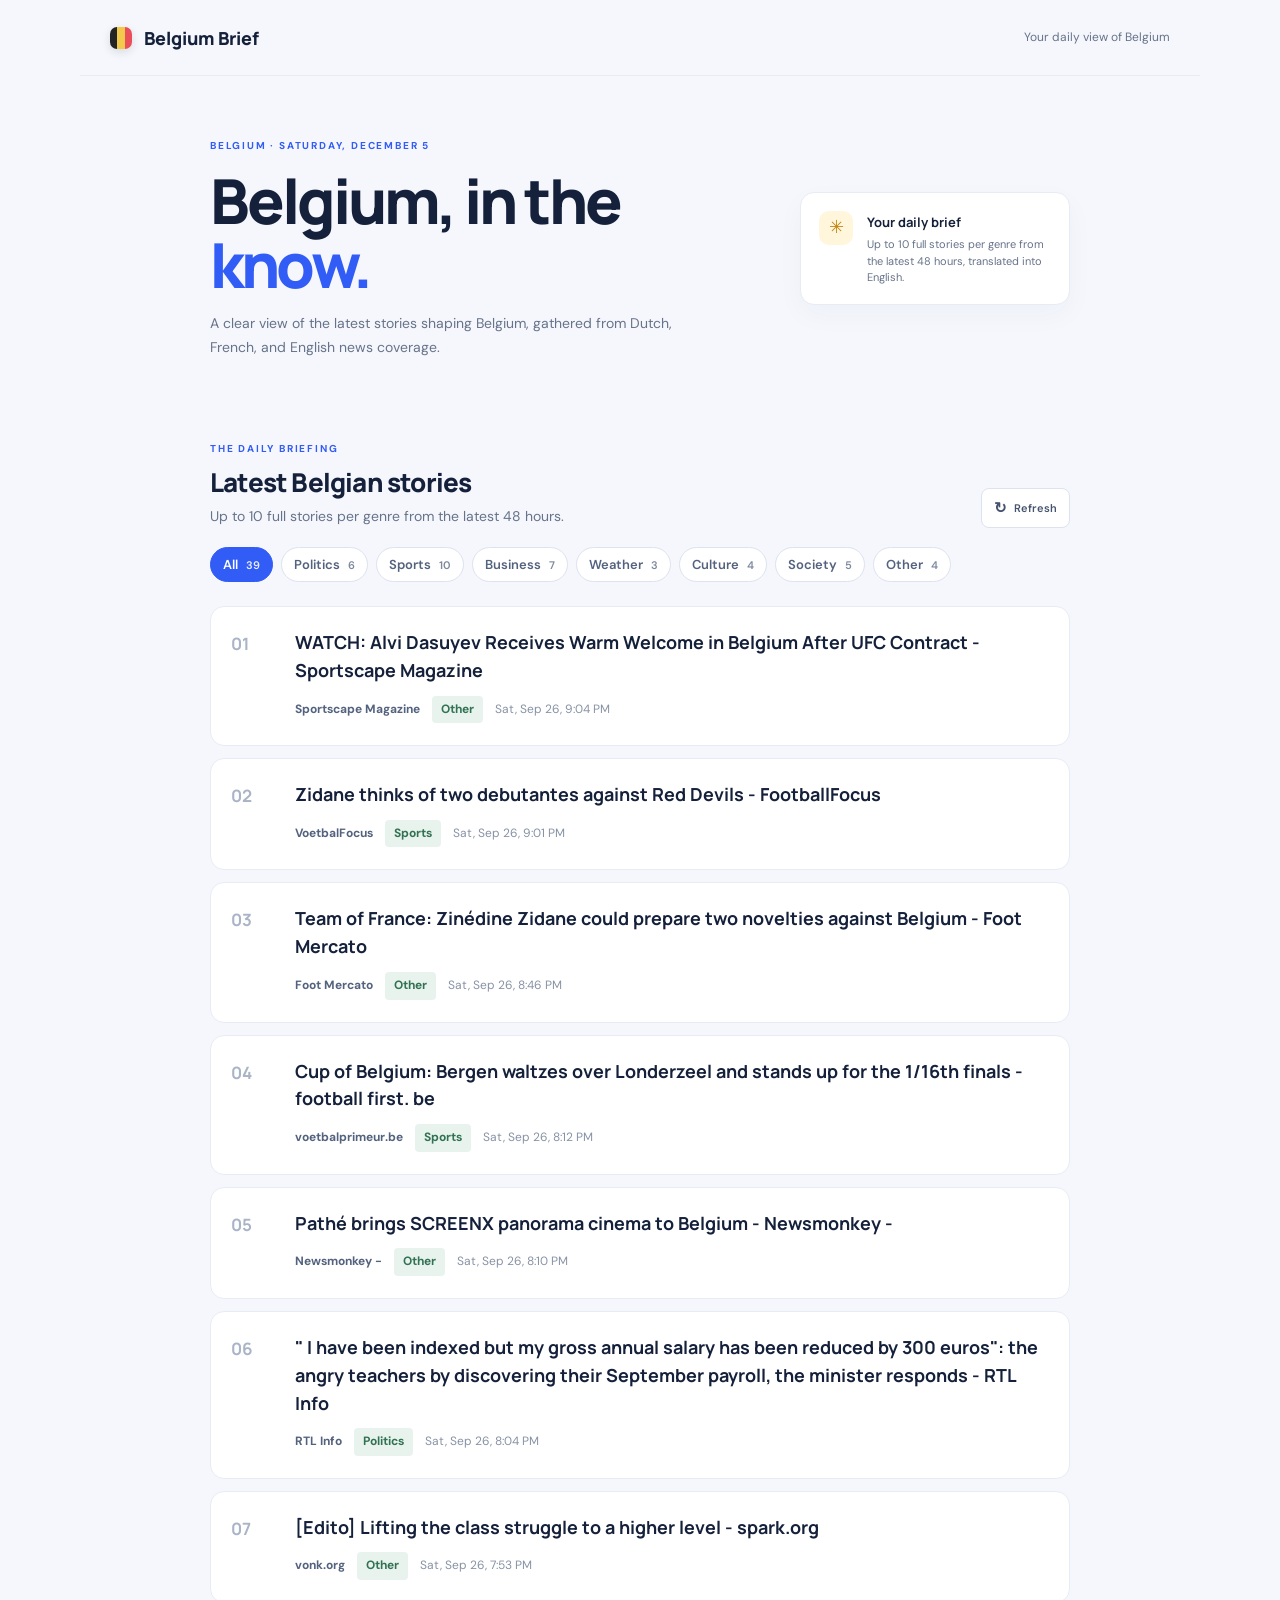
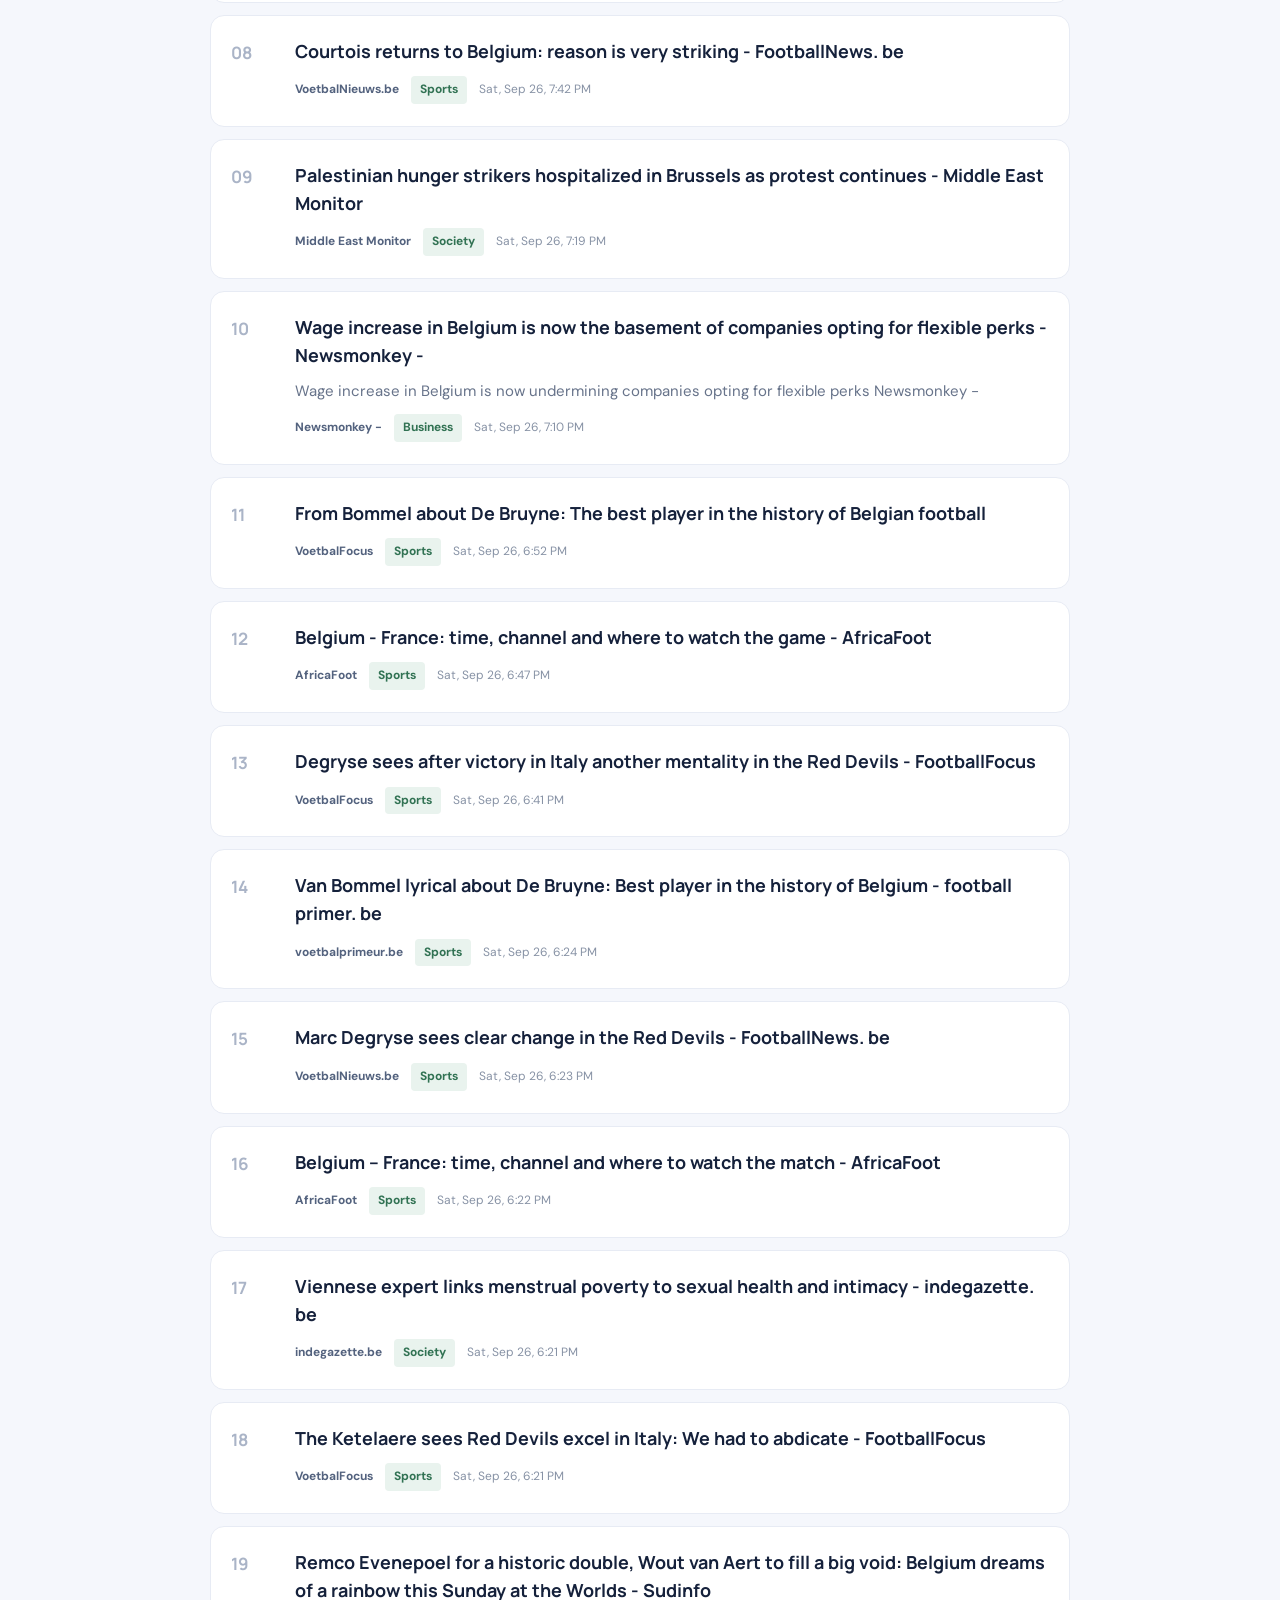
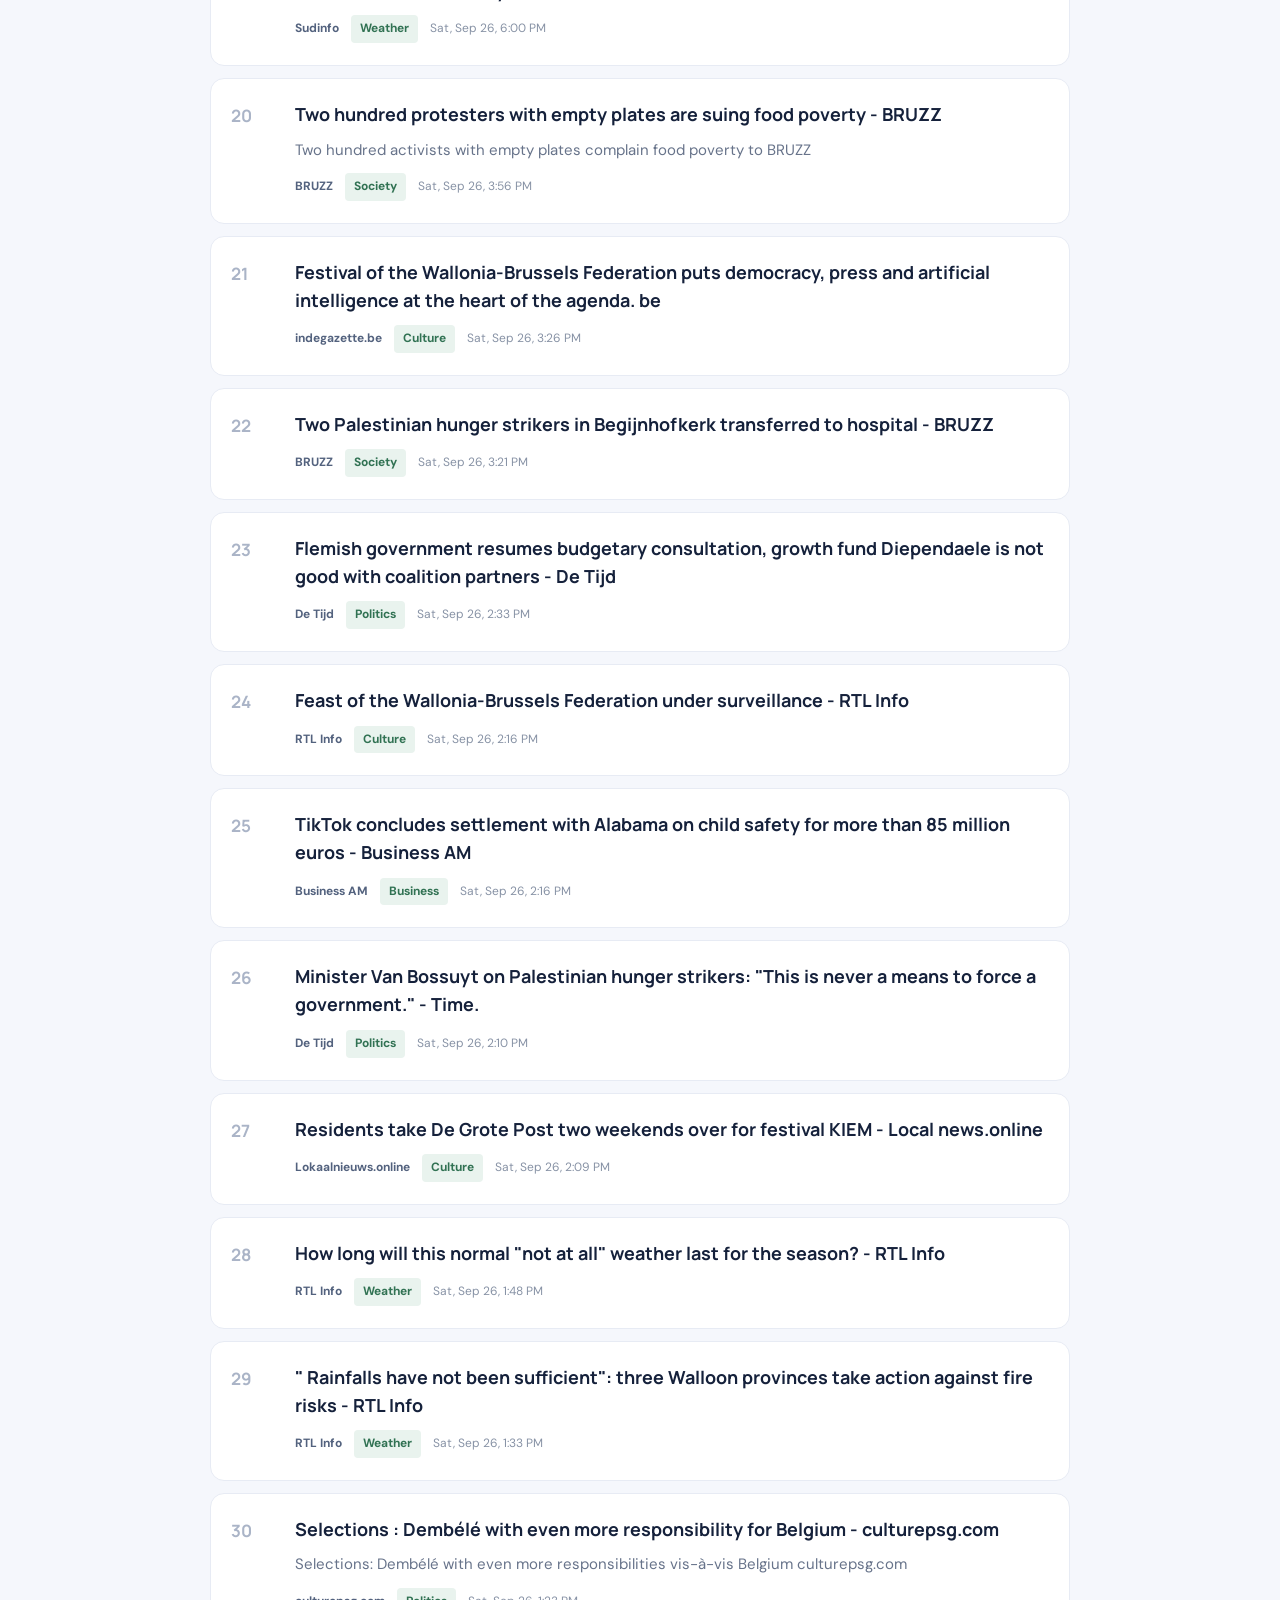
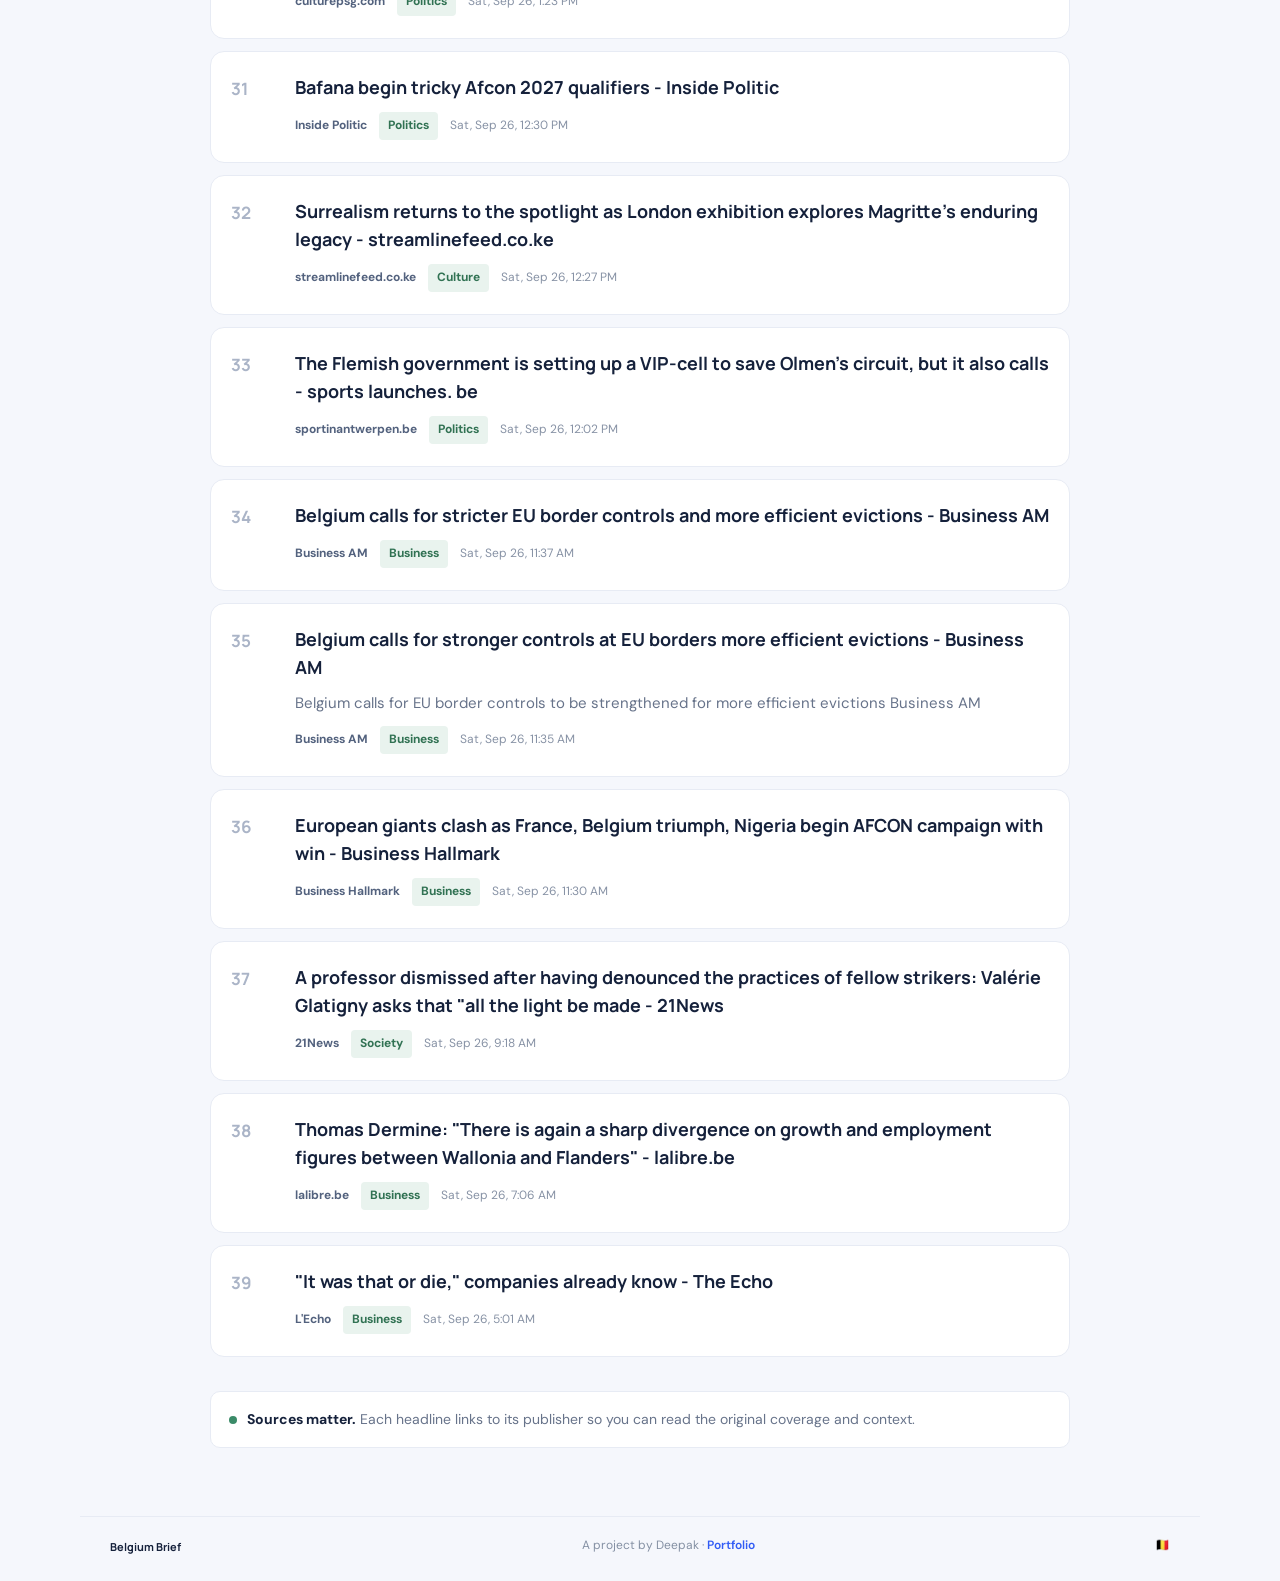
==== index.html @ e84840f4 "Add files via upload" ====
<!doctype html>
<html lang="en">
<head>
  <meta charset="utf-8">
  <meta name="viewport" content="width=device-width, initial-scale=1">
  <meta name="theme-color" content="#f5f7fc">
  <title>Belgium Brief — Today’s news, in context</title>
  <meta name="description" content="A clear English-language view of the latest news from Belgium.">
  <meta property="og:type" content="website">
  <meta property="og:site_name" content="Belgium Brief">
  <meta property="og:title" content="Belgium Brief — Belgium news in English">
  <meta property="og:description" content="A clear English-language view of the latest news from Belgium.">
  <meta property="og:image" content="https://YOUR-GITHUB-USERNAME.github.io/YOUR-REPOSITORY/og-image.png">
  <meta property="og:image:secure_url" content="https://YOUR-GITHUB-USERNAME.github.io/YOUR-REPOSITORY/og-image.png">
  <meta property="og:image:width" content="1730">
  <meta property="og:image:height" content="909">
  <meta property="og:image:alt" content="Belgium Brief — Belgium, in the know.">
  <meta name="twitter:card" content="summary_large_image">
  <meta name="twitter:title" content="Belgium Brief — Belgium news in English">
  <meta name="twitter:description" content="A clear English-language view of the latest news from Belgium.">
  <meta name="twitter:image" content="https://YOUR-GITHUB-USERNAME.github.io/YOUR-REPOSITORY/og-image.png">
  <link rel="stylesheet" href="styles.css">
</head>
<body>
  <header class="topbar">
    <a class="brand" href="./" aria-label="Belgium Brief home"><span class="flag" aria-hidden="true"></span> Belgium Brief</a>
    <span class="edition">Your daily view of Belgium</span>
  </header>
  <main>
    <section class="welcome">
      <div class="welcome-copy">
        <p class="eyebrow">BELGIUM · <span id="today-date">TODAY</span></p>
        <h1>Belgium, in the<br><span>know.</span></h1>
        <p class="intro">A clear view of the latest stories shaping Belgium, gathered from Dutch, French, and English news coverage.</p>
      </div>
      <aside class="brief-card"><span class="brief-icon">✳</span><div><strong>Your daily brief</strong><p>Up to 10 full stories per genre from the latest 48 hours, translated into English.</p></div></aside>
    </section>

    <section class="news-section" aria-labelledby="news-title">
      <div class="news-heading">
        <div><p class="eyebrow">THE DAILY BRIEFING</p><h2 id="news-title">Latest Belgian stories</h2><p class="section-intro">Up to 10 full stories per genre from the latest 48 hours.</p></div>
        <button id="refresh-button" class="refresh-button" type="button"><span aria-hidden="true">↻</span> Refresh</button>
      </div>
      <p class="feed-status" id="feed-status" aria-live="polite">Loading today’s stories…</p>
      <nav class="genre-filters" id="genre-filters" aria-label="Filter stories by genre" hidden></nav>
      <ol class="story-list" id="story-list"></ol>
    </section>
    <section class="source-note"><span class="source-dot"></span><p><strong>Sources matter.</strong> Each headline links to its publisher so you can read the original coverage and context.</p></section>
  </main>
  <footer><span class="footer-brand">Belgium Brief</span><span class="footer-credit">A project by Deepak · <a href="https://deepakmainframe.github.io/portfolio/" target="_blank" rel="noopener noreferrer">Portfolio</a></span><span class="footer-flag">🇧🇪</span></footer>
  <script src="app.js"></script>
</body>
</html>
---- styles.css ----
@import url('https://fonts.googleapis.com/css2?family=DM+Sans:wght@400;500;600;700&family=Manrope:wght@400;500;600;700;800&display=swap');
:root{--ink:#15213b;--muted:#67738a;--blue:#315cf5;--blue-dark:#2448d8;--paper:#f5f7fc;--line:#e7ebf4;--white:#fff;--red:#e94e5a;--yellow:#f2c94c;--lilac:#eef0ff;--green:#3a8b68}*{box-sizing:border-box}body{margin:0;background:var(--paper);color:var(--ink);font-family:'DM Sans',sans-serif}.topbar{height:76px;max-width:1120px;margin:auto;padding:0 30px;display:flex;align-items:center;justify-content:space-between;border-bottom:1px solid var(--line)}.brand{font:800 18px Manrope,sans-serif;color:var(--ink);text-decoration:none;display:flex;align-items:center;gap:12px}.flag{width:22px;height:22px;border-radius:7px;background:linear-gradient(90deg,#242424 0 33%,var(--yellow) 33% 66%,var(--red) 66%);box-shadow:0 3px 8px #15213b20}.edition{font-size:12px;color:var(--muted)}main{max-width:920px;margin:auto;padding:50px 30px 68px}.welcome{display:flex;align-items:center;justify-content:space-between;gap:30px;padding:12px 0 30px}.eyebrow{font-size:10px;font-weight:700;letter-spacing:1.8px;color:var(--blue);margin:0 0 14px}.welcome h1{font:800 clamp(44px,6vw,62px)/1.04 Manrope,sans-serif;letter-spacing:-3px;margin:0;color:var(--ink)}.welcome h1 span{color:var(--blue)}.intro{max-width:510px;margin:15px 0 0;color:var(--muted);line-height:1.7;font-size:14px}.brief-card{display:flex;gap:14px;align-items:flex-start;max-width:270px;padding:18px;background:var(--white);border:1px solid var(--line);border-radius:14px;box-shadow:0 10px 28px #263c7509}.brief-icon{width:34px;height:34px;display:grid;place-items:center;flex:0 0 34px;background:#fff6dc;color:#c28512;border-radius:10px;font-size:18px}.brief-card strong{display:block;margin:2px 0 5px;font:700 13px Manrope,sans-serif}.brief-card p{font-size:11px;line-height:1.5;color:var(--muted);margin:0}.ask-section{padding:18px 20px 15px;background:#edf0ff;border:1px solid #e0e5ff;border-radius:16px}.ask-heading{display:flex;align-items:center;gap:10px;margin:0 0 13px}.ask-mark{width:28px;height:28px;display:grid;place-items:center;border-radius:8px;background:#fff;color:var(--blue)}.ask-heading h2{font:700 14px Manrope,sans-serif;margin:0}.ask-heading p{font-size:11px;color:var(--muted);margin:3px 0 0}.ask-box{display:flex;gap:10px;padding:6px;background:var(--white);border:1px solid #e0e5f1;border-radius:11px;box-shadow:0 4px 12px #263c7508}.ask-box:focus-within{border-color:#a8b8ff;box-shadow:0 0 0 3px #315cf514}.ask-box input{width:100%;min-width:0;border:0;outline:0;background:transparent;padding:8px 10px;color:var(--ink);font:14px 'DM Sans',sans-serif}.ask-box input::placeholder{color:#929db0}.ask-box button{border:0;border-radius:8px;background:var(--blue);color:white;min-height:38px;padding:0 14px;font:700 12px 'DM Sans',sans-serif;white-space:nowrap;cursor:pointer}.ask-box button:hover{background:var(--blue-dark)}.ask-box button span{padding-left:8px}.assistant-note{margin:10px 3px 0;font-size:12px;color:#405073;line-height:1.55}.news-section{margin-top:46px}.news-heading{display:flex;align-items:end;justify-content:space-between;margin-bottom:16px}.news-heading .eyebrow{margin-bottom:7px}.news-heading h2{font:800 26px Manrope,sans-serif;letter-spacing:-.8px;margin:0}.section-intro{font-size:12px;color:var(--muted);margin:5px 0 0}.refresh-button{border:1px solid #dce2ef;border-radius:8px;background:var(--white);color:#45536e;padding:9px 12px;font:600 11px 'DM Sans',sans-serif;cursor:pointer}.refresh-button:hover{border-color:#b9c7fb;color:var(--blue)}.refresh-button span{font-size:15px;vertical-align:-1px;margin-right:4px}.feed-status{font-size:11px;color:#7a879b;margin:12px 0}.story-list{list-style:none;margin:0;padding:0;border-top:1px solid var(--line)}.story{display:grid;grid-template-columns:44px minmax(0,1fr) auto;gap:14px;align-items:start;padding:17px 8px 17px 4px;border-bottom:1px solid var(--line)}.story-number{font:700 14px Manrope,sans-serif;color:#aab4c7;padding-top:2px}.story-copy{min-width:0}.story-title{font:700 14px/1.5 Manrope,sans-serif;color:var(--ink);text-decoration:none}.story-title:hover{color:var(--blue);text-decoration:underline;text-underline-offset:3px}.story-meta{display:flex;flex-wrap:wrap;gap:7px 10px;align-items:center;margin-top:6px;color:#8792a5;font-size:10px}.story-source{font-weight:700;color:#53627e}.language-tag{padding:3px 6px;background:#edf0ff;border-radius:4px;color:#5465aa;font-weight:600}.story-time{white-space:nowrap}.ranking-note{font-size:10px;line-height:1.6;color:#929daf;margin:13px 0 0}.empty-state{padding:28px 18px;text-align:center;border:1px dashed #d6deed;border-radius:12px;background:#fafbfe;color:var(--muted);font-size:13px;line-height:1.6}.source-note{display:flex;align-items:center;gap:10px;margin-top:30px;padding:13px 15px;background:#fff;border:1px solid var(--line);border-radius:10px}.source-dot{width:8px;height:8px;flex:0 0 8px;background:var(--green);border-radius:50%}.source-note p{margin:0;color:var(--muted);font-size:11px;line-height:1.55}.source-note strong{color:var(--ink)}footer{max-width:1120px;margin:0 auto;padding:19px 30px 25px;border-top:1px solid var(--line);display:flex;justify-content:space-between;align-items:center;color:#8490a3;font-size:10px}.footer-brand{color:var(--ink);font:700 11px Manrope,sans-serif}.sr-only{position:absolute;width:1px;height:1px;padding:0;margin:-1px;overflow:hidden;clip:rect(0,0,0,0);white-space:nowrap;border:0}@media(max-width:650px){.topbar{height:64px;padding:0 18px}.brand{font-size:16px}.edition{font-size:10px;text-align:right}main{padding:38px 18px 48px}.welcome{display:block;padding:10px 0 22px}.welcome h1{font-size:clamp(42px,11vw,56px);letter-spacing:-2.4px}.intro{margin-top:12px;font-size:14px}.brief-card{max-width:none;margin-top:18px;padding:14px}.ask-section{padding:15px;border-radius:14px}.ask-box{gap:6px}.ask-box input{font-size:16px;padding-left:8px}.ask-box button{min-height:44px;padding:0 13px}.news-section{margin-top:36px}.news-heading h2{font-size:23px}.section-intro{max-width:250px;line-height:1.5}.refresh-button{padding:8px 10px}.story{grid-template-columns:30px minmax(0,1fr);gap:10px;padding:15px 3px}.story-number{font-size:12px}.story-title{font-size:14px;line-height:1.5}.story-meta{gap:6px 8px}.story-time{white-space:normal}.ranking-note{font-size:11px}footer{padding:17px 18px;gap:10px;font-size:10px}footer span:nth-child(2){max-width:155px;text-align:center}}@media(max-width:370px){.topbar{padding:0 14px}.edition{max-width:125px}main{padding:32px 14px 40px}.welcome h1{font-size:40px}.news-heading h2{font-size:21px}.story{grid-template-columns:24px minmax(0,1fr);gap:8px}.story-title{font-size:13px}footer{flex-wrap:wrap;justify-content:center;text-align:center}footer span:nth-child(2){max-width:100%}}@media(prefers-reduced-motion:reduce){*,*::before,*::after{scroll-behavior:auto!important;transition-duration:.01ms!important}}
/* Show an original-language headline when an English translation is attached. */
.original-title{font-size:11px;line-height:1.5;color:#7e899c;margin:5px 0 0}
/* English summary text, when generated, remains comfortable on phones too. */
.story-summary{font-size:12px;line-height:1.6;color:#67738a;margin:6px 0 0}

/* Keep long feed excerpts inside the mobile and desktop story column. */
.story-copy,.story-title,.story-summary{min-width:0;overflow-wrap:anywhere;word-break:break-word}


.category-tag{padding:3px 7px;background:#e9f3ee;border-radius:4px;color:#317253;font-weight:700}

.assistant-note{font-size:14px}
.search-response-title{margin:12px 0 8px;font-weight:700;color:var(--ink)}
.search-results{display:grid;gap:8px;list-style:none;margin:0;padding:0}
.search-result{padding:12px 14px;background:#fff;border:1px solid #e0e5f1;border-radius:10px}
.search-result-title{font:700 15px/1.45 Manrope,sans-serif;color:var(--ink);text-decoration:none}
.search-result-title-text{font:700 18px/1.45 Manrope,sans-serif;color:var(--ink);margin:0}
.search-result-title:hover{color:var(--blue);text-decoration:underline;text-underline-offset:3px}
.search-result-excerpt{margin:6px 0;color:var(--muted);font-size:13px;line-height:1.55}
.search-result-source{margin:6px 0 0;color:#53627e;font-size:12px}
.search-result-source a{color:#3156a3}
.search-article{margin:12px 0}
.search-article summary{color:var(--blue);font-weight:700;cursor:pointer}
.search-article-body{margin-top:10px;color:var(--ink);font-size:14px;line-height:1.7}
.search-article-body p{margin:0 0 1em}
.search-original-link{display:inline-block;color:#3156a3;font-size:13px;font-weight:600;overflow-wrap:anywhere}
.search-scope{margin:9px 0 0;color:var(--muted);font-size:12px}


/* Larger, calmer type for reading without thumbnail images. */
body{font-size:16px;line-height:1.65}
.intro,.section-intro,.feed-status,.ranking-note,.source-note p{font-size:14px;line-height:1.65}
.ask-heading p{font-size:13px}
.ask-box input{font-size:16px}
.news-section{margin-top:52px}
.story-list{border-top:0}
.story{grid-template-columns:48px minmax(0,1fr);gap:16px;padding:22px 20px;margin:12px 0;background:var(--white);border:1px solid var(--line);border-radius:14px}
.story-number{font-size:17px;padding-top:3px}
.story-title{display:inline-block;font-size:18px;line-height:1.55}
.story-summary{font-size:15px;line-height:1.7;margin-top:8px}
.story-meta{font-size:12px;gap:8px 12px;margin-top:10px}
.category-tag{font-size:12px;padding:4px 9px}
.source-note{margin-top:34px;padding:16px 18px}
footer{font-size:12px}
@media(max-width:650px){
  .intro,.section-intro,.feed-status,.ranking-note,.source-note p{font-size:14px}
  .story{grid-template-columns:28px minmax(0,1fr);gap:10px;padding:17px 13px;margin:10px 0}
  .story-number{font-size:15px}
  .story-title{font-size:16px;line-height:1.55}
  .story-summary{font-size:14px;line-height:1.65}
  .story-meta{font-size:12px}
  .category-tag{font-size:11px;padding:4px 8px}
}
.genre-filters{display:flex;gap:8px;overflow-x:auto;padding:3px 0 12px;margin:2px 0 8px;scrollbar-width:thin}
.genre-filter{display:inline-flex;align-items:center;gap:8px;flex:0 0 auto;border:1px solid #dce2ef;border-radius:999px;background:#fff;color:#53627e;padding:8px 12px;font:600 13px 'DM Sans',sans-serif;cursor:pointer;transition:background .15s,border-color .15s,color .15s}
.genre-filter:hover{border-color:#b9c7fb;color:var(--blue)}
.genre-filter.is-active{border-color:var(--blue);background:var(--blue);color:#fff}
.genre-count{font-size:11px;opacity:.75}
.genre-filter.is-active .genre-count{opacity:.9}
.footer-credit a{color:var(--blue);font-weight:600;text-decoration:none}
.footer-credit a:hover{text-decoration:underline;text-underline-offset:3px}
.footer-credit a:focus-visible{outline:2px solid var(--blue);outline-offset:3px;border-radius:2px}
@media(max-width:650px){.genre-filters{gap:7px;margin-right:-2px}.genre-filter{padding:8px 11px;font-size:13px}}
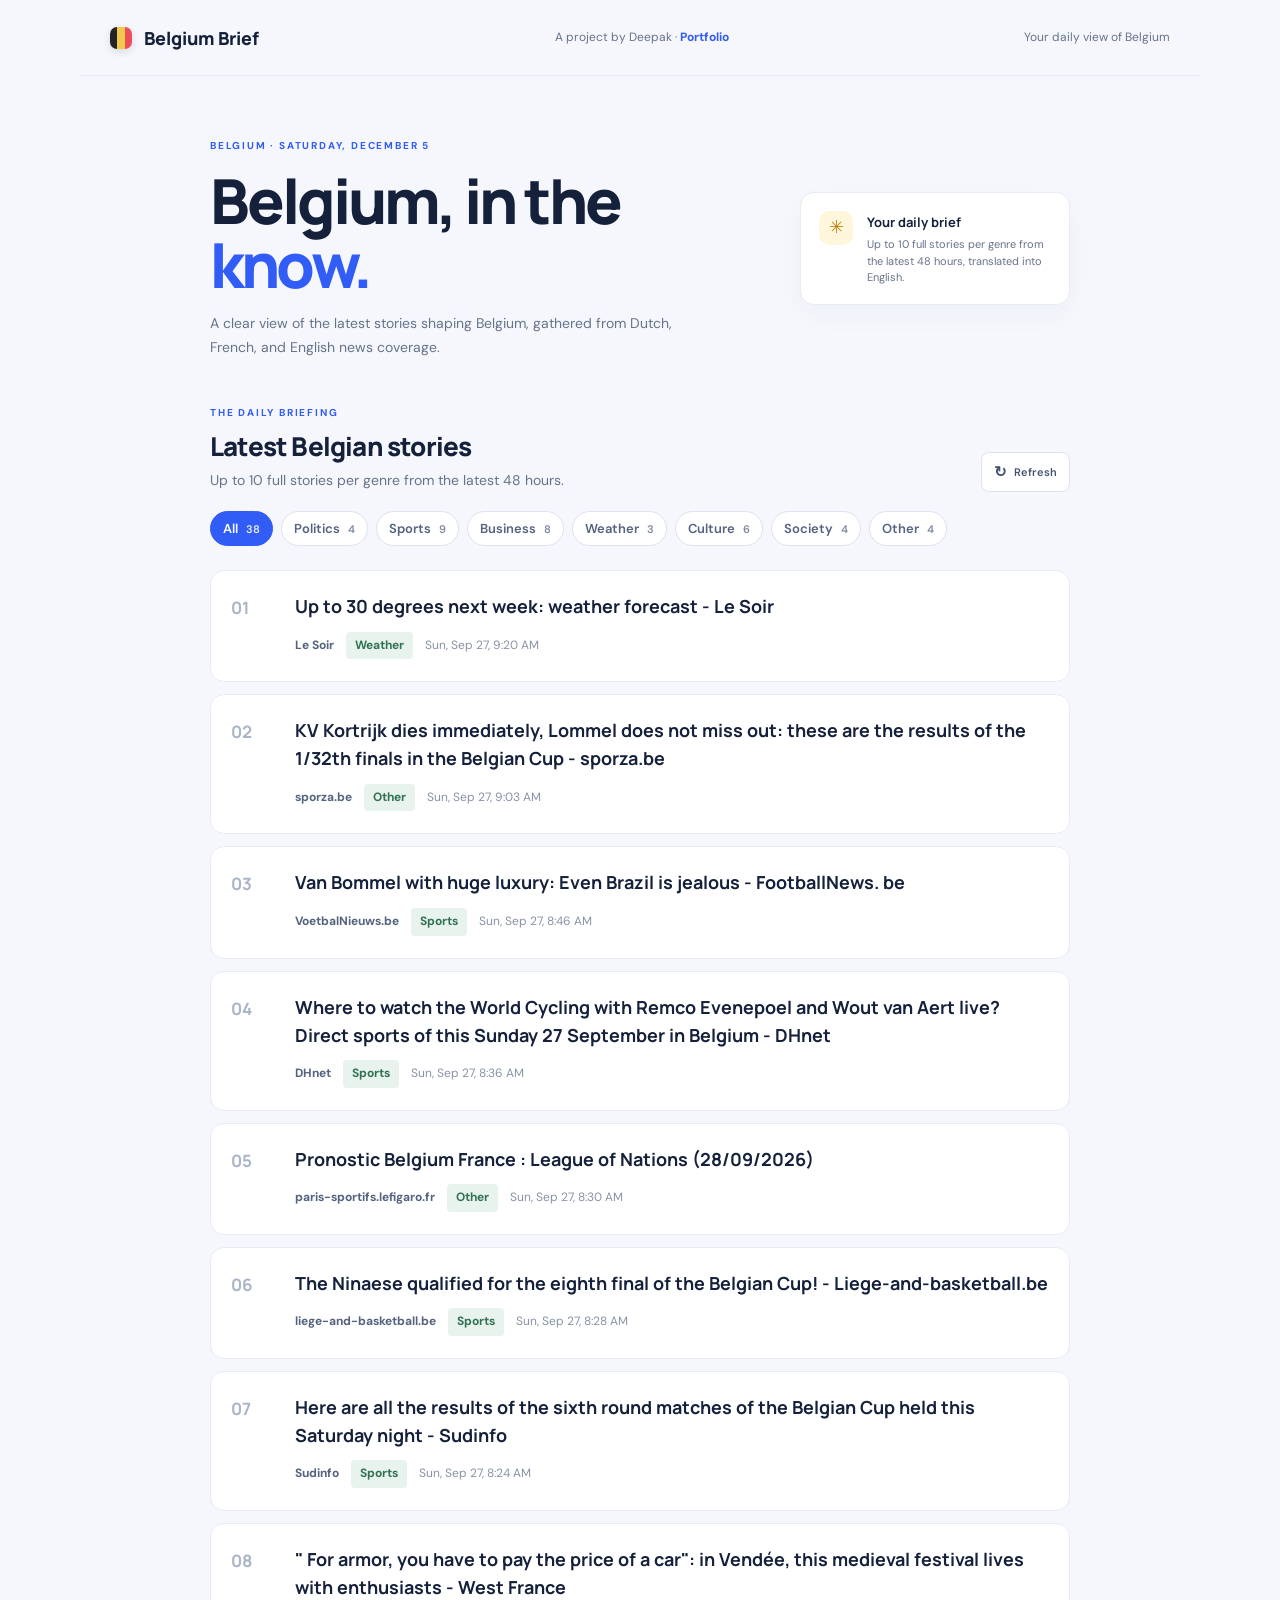
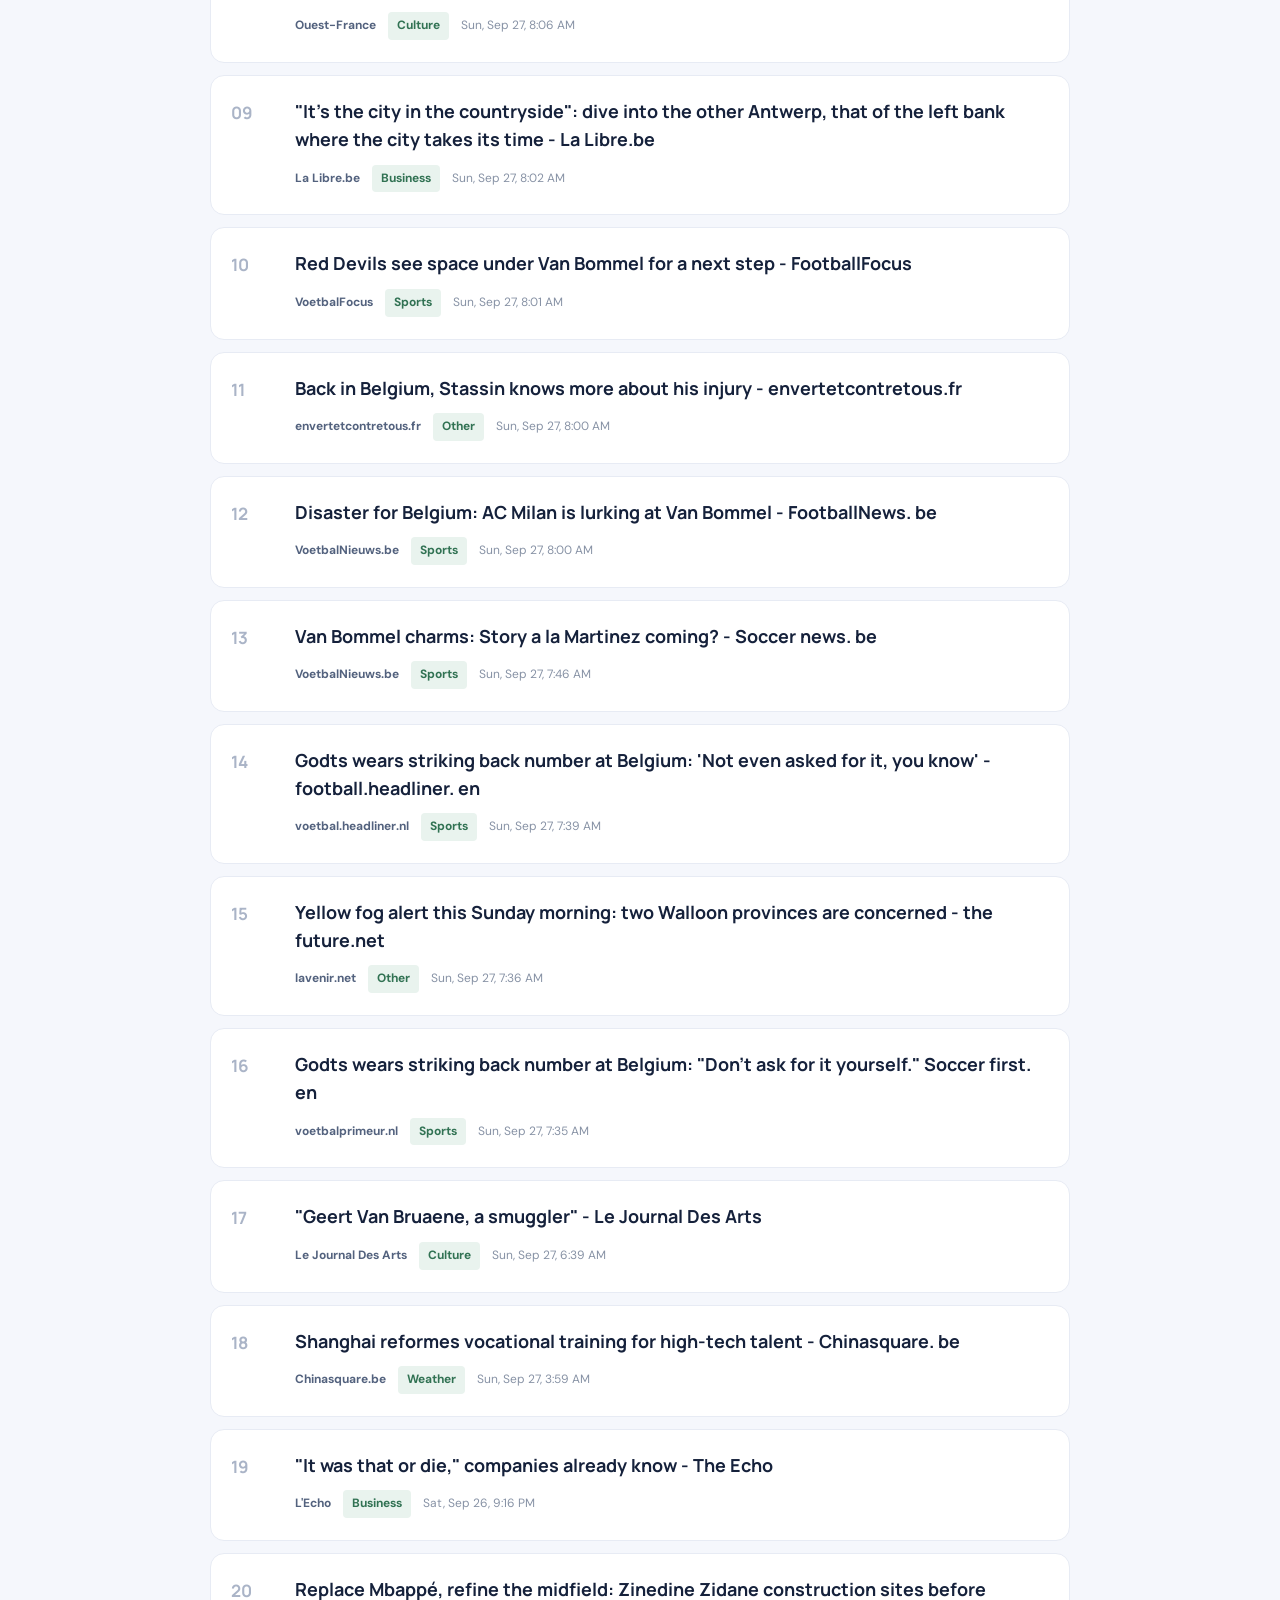
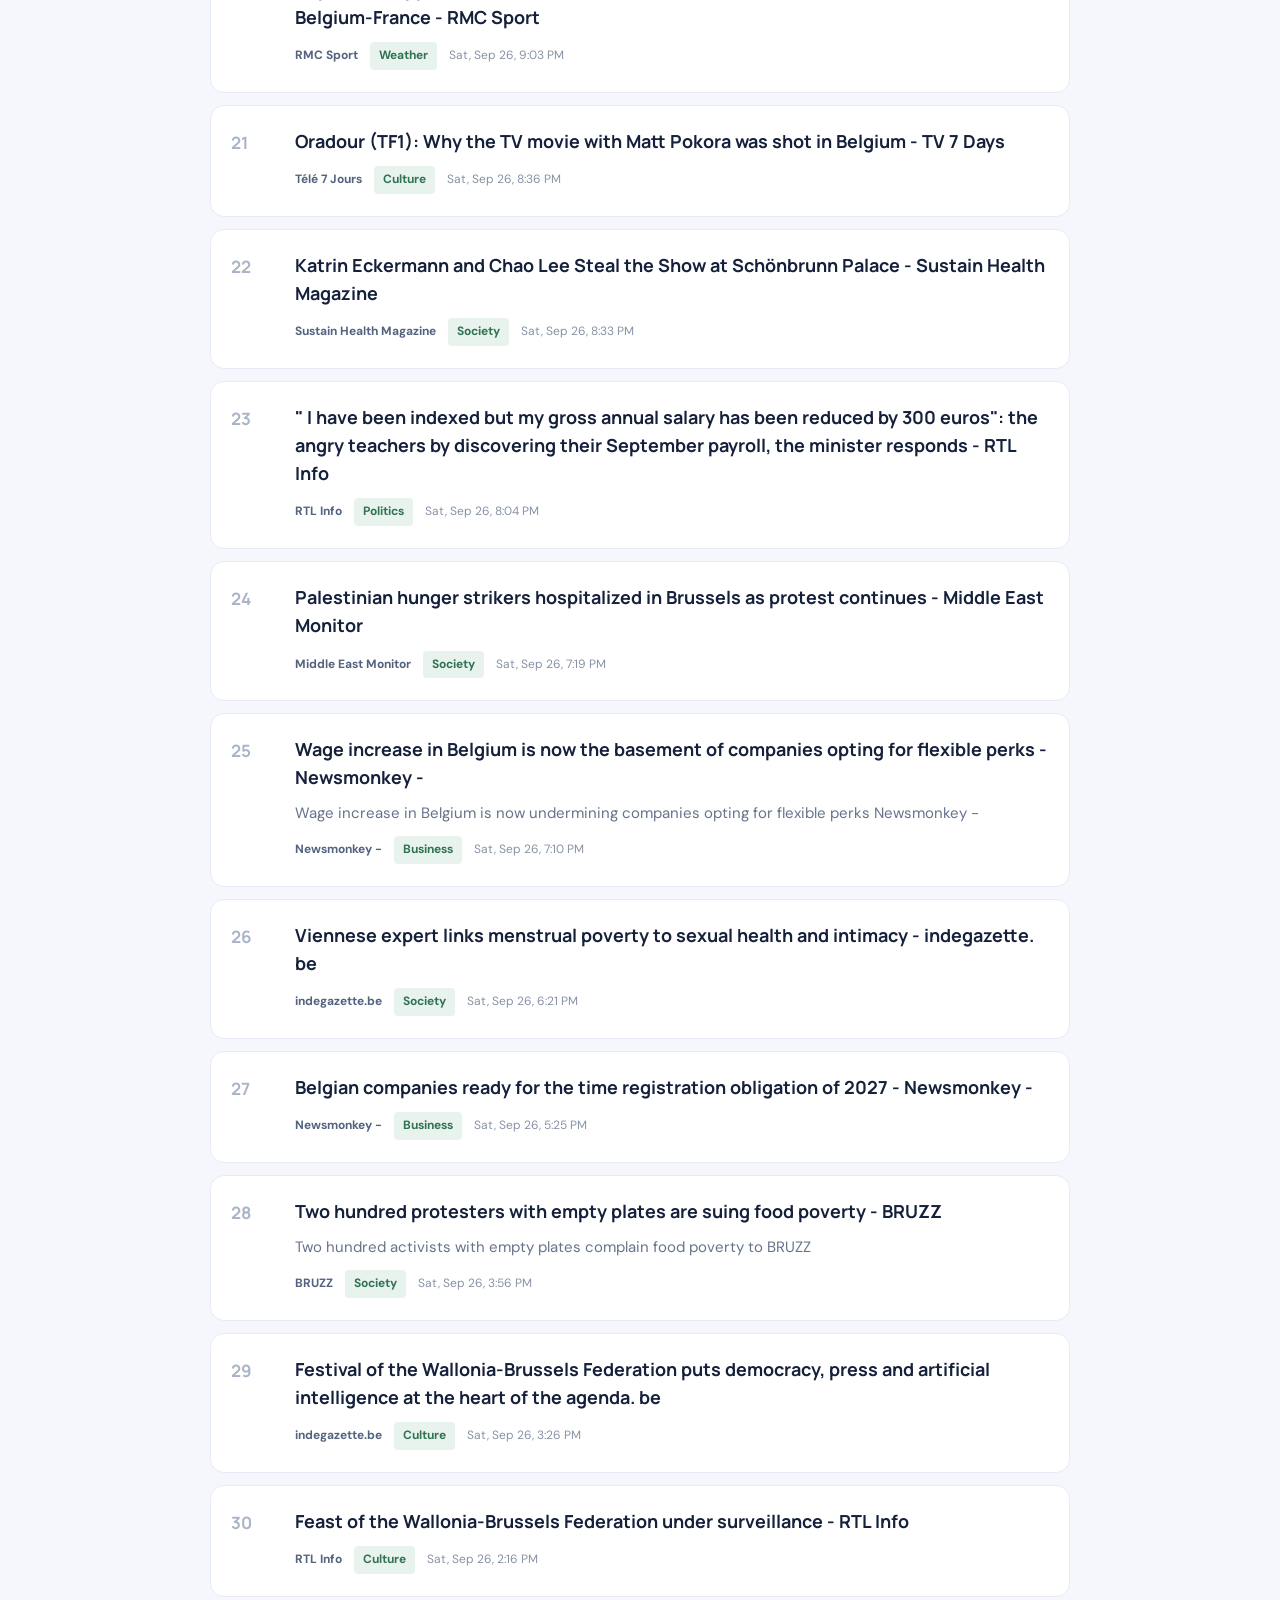
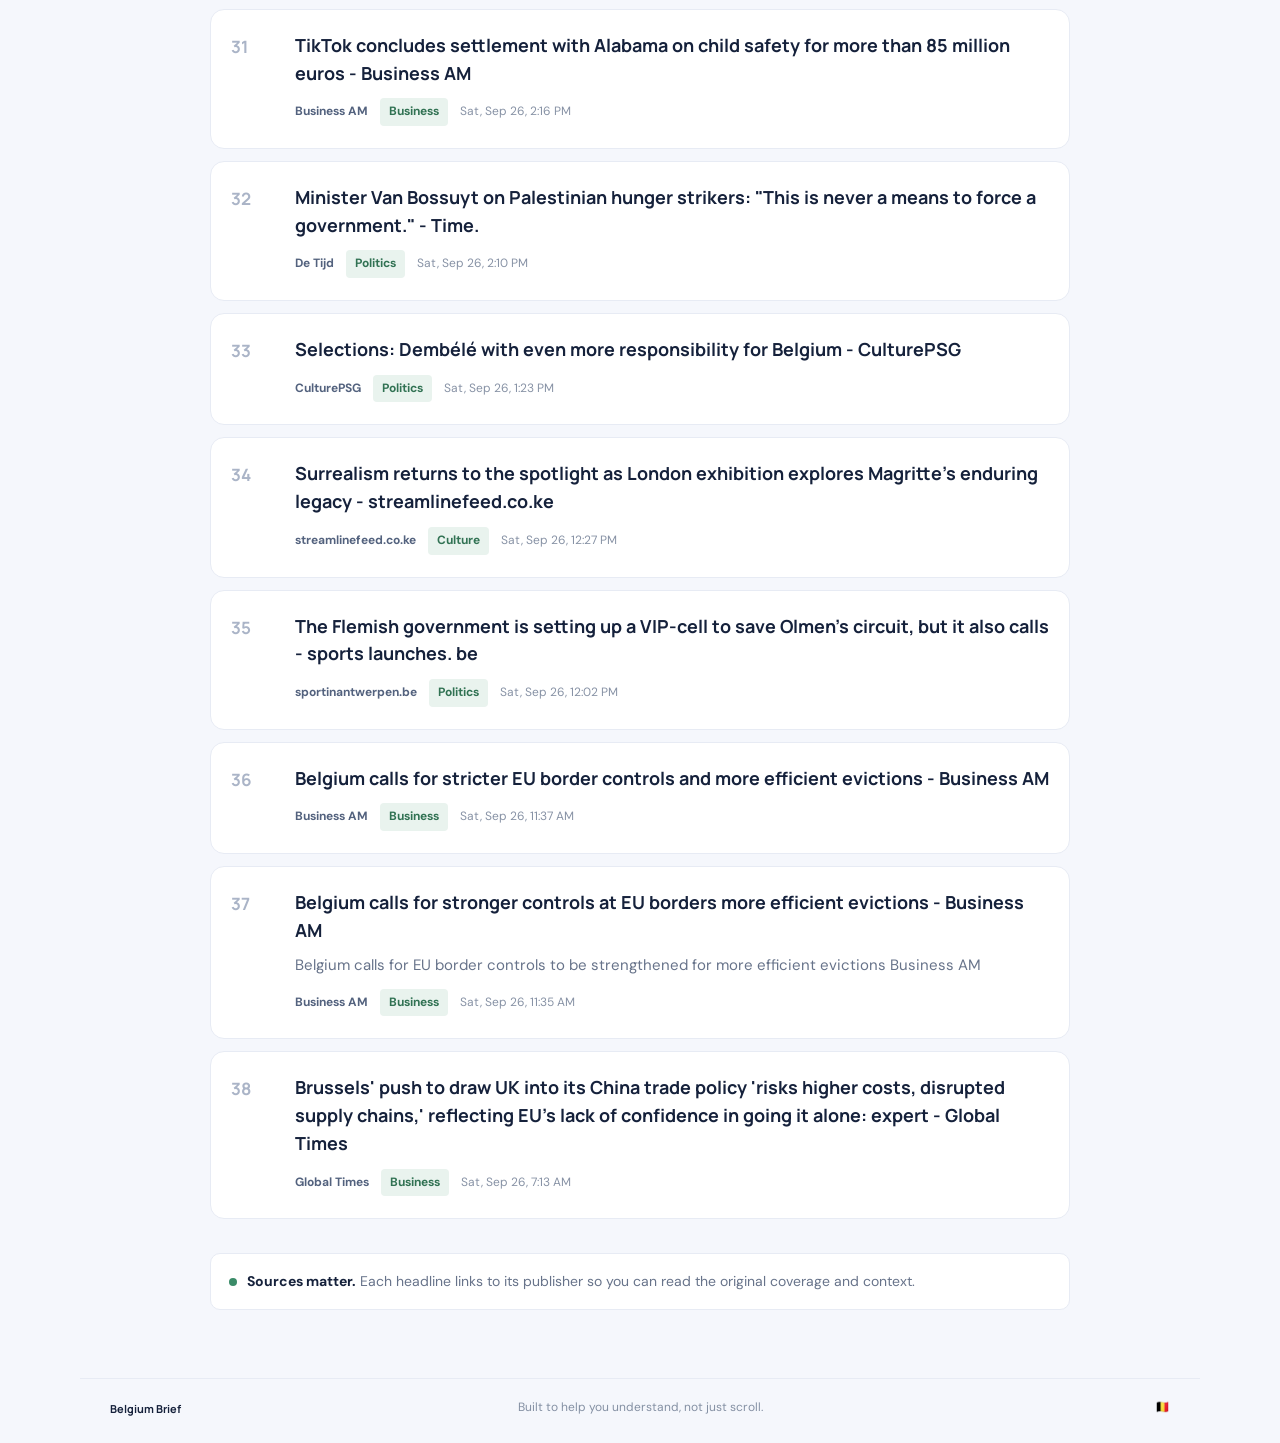
==== commit 4b3c73a1: "Add files via upload" ====
--- a/index.html
+++ b/index.html
@@ -7,24 +7,25 @@
   <title>Belgium Brief — Today’s news, in context</title>
   <meta name="description" content="A clear English-language view of the latest news from Belgium.">
   <meta property="og:type" content="website">
-  <meta property="og:site_name" content="Belgium Brief">
+  <meta property="og:site_name" content="Belgium Brief">
+  <meta property="og:url" content="https://deepakmainframe.github.io/belgium-brief/">
   <meta property="og:title" content="Belgium Brief — Belgium news in English">
   <meta property="og:description" content="A clear English-language view of the latest news from Belgium.">
-  <meta property="og:image" content="https://YOUR-GITHUB-USERNAME.github.io/YOUR-REPOSITORY/og-image.png">
-  <meta property="og:image:secure_url" content="https://YOUR-GITHUB-USERNAME.github.io/YOUR-REPOSITORY/og-image.png">
+  <meta property="og:image" content="https://deepakmainframe.github.io/belgium-brief/og-image.png">
+  <meta property="og:image:secure_url" content="https://deepakmainframe.github.io/belgium-brief/og-image.png">
   <meta property="og:image:width" content="1730">
   <meta property="og:image:height" content="909">
   <meta property="og:image:alt" content="Belgium Brief — Belgium, in the know.">
   <meta name="twitter:card" content="summary_large_image">
   <meta name="twitter:title" content="Belgium Brief — Belgium news in English">
   <meta name="twitter:description" content="A clear English-language view of the latest news from Belgium.">
-  <meta name="twitter:image" content="https://YOUR-GITHUB-USERNAME.github.io/YOUR-REPOSITORY/og-image.png">
+  <meta name="twitter:image" content="https://deepakmainframe.github.io/belgium-brief/og-image.png">
   <link rel="stylesheet" href="styles.css">
 </head>
 <body>
   <header class="topbar">
     <a class="brand" href="./" aria-label="Belgium Brief home"><span class="flag" aria-hidden="true"></span> Belgium Brief</a>
-    <span class="edition">Your daily view of Belgium</span>
+    <span class="header-credit">A project by Deepak · <a href="https://deepakmainframe.github.io/portfolio/" target="_blank" rel="noopener noreferrer">Portfolio</a></span><span class="edition">Your daily view of Belgium</span>
   </header>
   <main>
     <section class="welcome">
@@ -47,10 +48,11 @@
     </section>
     <section class="source-note"><span class="source-dot"></span><p><strong>Sources matter.</strong> Each headline links to its publisher so you can read the original coverage and context.</p></section>
   </main>
-  <footer><span class="footer-brand">Belgium Brief</span><span class="footer-credit">A project by Deepak · <a href="https://deepakmainframe.github.io/portfolio/" target="_blank" rel="noopener noreferrer">Portfolio</a></span><span class="footer-flag">🇧🇪</span></footer>
+  <footer><span class="footer-brand">Belgium Brief</span><span class="footer-tagline">Built to help you understand, not just scroll.</span><span class="footer-flag">🇧🇪</span></footer>
   <script src="app.js"></script>
 </body>
 </html>
 
 
 
+
--- a/styles.css
+++ b/styles.css
@@ -1,5 +1,5 @@
 @import url('https://fonts.googleapis.com/css2?family=DM+Sans:wght@400;500;600;700&family=Manrope:wght@400;500;600;700;800&display=swap');
-:root{--ink:#15213b;--muted:#67738a;--blue:#315cf5;--blue-dark:#2448d8;--paper:#f5f7fc;--line:#e7ebf4;--white:#fff;--red:#e94e5a;--yellow:#f2c94c;--lilac:#eef0ff;--green:#3a8b68}*{box-sizing:border-box}body{margin:0;background:var(--paper);color:var(--ink);font-family:'DM Sans',sans-serif}.topbar{height:76px;max-width:1120px;margin:auto;padding:0 30px;display:flex;align-items:center;justify-content:space-between;border-bottom:1px solid var(--line)}.brand{font:800 18px Manrope,sans-serif;color:var(--ink);text-decoration:none;display:flex;align-items:center;gap:12px}.flag{width:22px;height:22px;border-radius:7px;background:linear-gradient(90deg,#242424 0 33%,var(--yellow) 33% 66%,var(--red) 66%);box-shadow:0 3px 8px #15213b20}.edition{font-size:12px;color:var(--muted)}main{max-width:920px;margin:auto;padding:50px 30px 68px}.welcome{display:flex;align-items:center;justify-content:space-between;gap:30px;padding:12px 0 30px}.eyebrow{font-size:10px;font-weight:700;letter-spacing:1.8px;color:var(--blue);margin:0 0 14px}.welcome h1{font:800 clamp(44px,6vw,62px)/1.04 Manrope,sans-serif;letter-spacing:-3px;margin:0;color:var(--ink)}.welcome h1 span{color:var(--blue)}.intro{max-width:510px;margin:15px 0 0;color:var(--muted);line-height:1.7;font-size:14px}.brief-card{display:flex;gap:14px;align-items:flex-start;max-width:270px;padding:18px;background:var(--white);border:1px solid var(--line);border-radius:14px;box-shadow:0 10px 28px #263c7509}.brief-icon{width:34px;height:34px;display:grid;place-items:center;flex:0 0 34px;background:#fff6dc;color:#c28512;border-radius:10px;font-size:18px}.brief-card strong{display:block;margin:2px 0 5px;font:700 13px Manrope,sans-serif}.brief-card p{font-size:11px;line-height:1.5;color:var(--muted);margin:0}.ask-section{padding:18px 20px 15px;background:#edf0ff;border:1px solid #e0e5ff;border-radius:16px}.ask-heading{display:flex;align-items:center;gap:10px;margin:0 0 13px}.ask-mark{width:28px;height:28px;display:grid;place-items:center;border-radius:8px;background:#fff;color:var(--blue)}.ask-heading h2{font:700 14px Manrope,sans-serif;margin:0}.ask-heading p{font-size:11px;color:var(--muted);margin:3px 0 0}.ask-box{display:flex;gap:10px;padding:6px;background:var(--white);border:1px solid #e0e5f1;border-radius:11px;box-shadow:0 4px 12px #263c7508}.ask-box:focus-within{border-color:#a8b8ff;box-shadow:0 0 0 3px #315cf514}.ask-box input{width:100%;min-width:0;border:0;outline:0;background:transparent;padding:8px 10px;color:var(--ink);font:14px 'DM Sans',sans-serif}.ask-box input::placeholder{color:#929db0}.ask-box button{border:0;border-radius:8px;background:var(--blue);color:white;min-height:38px;padding:0 14px;font:700 12px 'DM Sans',sans-serif;white-space:nowrap;cursor:pointer}.ask-box button:hover{background:var(--blue-dark)}.ask-box button span{padding-left:8px}.assistant-note{margin:10px 3px 0;font-size:12px;color:#405073;line-height:1.55}.news-section{margin-top:46px}.news-heading{display:flex;align-items:end;justify-content:space-between;margin-bottom:16px}.news-heading .eyebrow{margin-bottom:7px}.news-heading h2{font:800 26px Manrope,sans-serif;letter-spacing:-.8px;margin:0}.section-intro{font-size:12px;color:var(--muted);margin:5px 0 0}.refresh-button{border:1px solid #dce2ef;border-radius:8px;background:var(--white);color:#45536e;padding:9px 12px;font:600 11px 'DM Sans',sans-serif;cursor:pointer}.refresh-button:hover{border-color:#b9c7fb;color:var(--blue)}.refresh-button span{font-size:15px;vertical-align:-1px;margin-right:4px}.feed-status{font-size:11px;color:#7a879b;margin:12px 0}.story-list{list-style:none;margin:0;padding:0;border-top:1px solid var(--line)}.story{display:grid;grid-template-columns:44px minmax(0,1fr) auto;gap:14px;align-items:start;padding:17px 8px 17px 4px;border-bottom:1px solid var(--line)}.story-number{font:700 14px Manrope,sans-serif;color:#aab4c7;padding-top:2px}.story-copy{min-width:0}.story-title{font:700 14px/1.5 Manrope,sans-serif;color:var(--ink);text-decoration:none}.story-title:hover{color:var(--blue);text-decoration:underline;text-underline-offset:3px}.story-meta{display:flex;flex-wrap:wrap;gap:7px 10px;align-items:center;margin-top:6px;color:#8792a5;font-size:10px}.story-source{font-weight:700;color:#53627e}.language-tag{padding:3px 6px;background:#edf0ff;border-radius:4px;color:#5465aa;font-weight:600}.story-time{white-space:nowrap}.ranking-note{font-size:10px;line-height:1.6;color:#929daf;margin:13px 0 0}.empty-state{padding:28px 18px;text-align:center;border:1px dashed #d6deed;border-radius:12px;background:#fafbfe;color:var(--muted);font-size:13px;line-height:1.6}.source-note{display:flex;align-items:center;gap:10px;margin-top:30px;padding:13px 15px;background:#fff;border:1px solid var(--line);border-radius:10px}.source-dot{width:8px;height:8px;flex:0 0 8px;background:var(--green);border-radius:50%}.source-note p{margin:0;color:var(--muted);font-size:11px;line-height:1.55}.source-note strong{color:var(--ink)}footer{max-width:1120px;margin:0 auto;padding:19px 30px 25px;border-top:1px solid var(--line);display:flex;justify-content:space-between;align-items:center;color:#8490a3;font-size:10px}.footer-brand{color:var(--ink);font:700 11px Manrope,sans-serif}.sr-only{position:absolute;width:1px;height:1px;padding:0;margin:-1px;overflow:hidden;clip:rect(0,0,0,0);white-space:nowrap;border:0}@media(max-width:650px){.topbar{height:64px;padding:0 18px}.brand{font-size:16px}.edition{font-size:10px;text-align:right}main{padding:38px 18px 48px}.welcome{display:block;padding:10px 0 22px}.welcome h1{font-size:clamp(42px,11vw,56px);letter-spacing:-2.4px}.intro{margin-top:12px;font-size:14px}.brief-card{max-width:none;margin-top:18px;padding:14px}.ask-section{padding:15px;border-radius:14px}.ask-box{gap:6px}.ask-box input{font-size:16px;padding-left:8px}.ask-box button{min-height:44px;padding:0 13px}.news-section{margin-top:36px}.news-heading h2{font-size:23px}.section-intro{max-width:250px;line-height:1.5}.refresh-button{padding:8px 10px}.story{grid-template-columns:30px minmax(0,1fr);gap:10px;padding:15px 3px}.story-number{font-size:12px}.story-title{font-size:14px;line-height:1.5}.story-meta{gap:6px 8px}.story-time{white-space:normal}.ranking-note{font-size:11px}footer{padding:17px 18px;gap:10px;font-size:10px}footer span:nth-child(2){max-width:155px;text-align:center}}@media(max-width:370px){.topbar{padding:0 14px}.edition{max-width:125px}main{padding:32px 14px 40px}.welcome h1{font-size:40px}.news-heading h2{font-size:21px}.story{grid-template-columns:24px minmax(0,1fr);gap:8px}.story-title{font-size:13px}footer{flex-wrap:wrap;justify-content:center;text-align:center}footer span:nth-child(2){max-width:100%}}@media(prefers-reduced-motion:reduce){*,*::before,*::after{scroll-behavior:auto!important;transition-duration:.01ms!important}}
+:root{--ink:#15213b;--muted:#67738a;--blue:#315cf5;--blue-dark:#2448d8;--paper:#f5f7fc;--line:#e7ebf4;--white:#fff;--red:#e94e5a;--yellow:#f2c94c;--lilac:#eef0ff;--green:#3a8b68}*{box-sizing:border-box}body{margin:0;background:var(--paper);color:var(--ink);font-family:'DM Sans',sans-serif}.topbar{height:76px;max-width:1120px;margin:auto;padding:0 30px;display:flex;align-items:center;justify-content:space-between;border-bottom:1px solid var(--line)}.brand{font:800 18px Manrope,sans-serif;color:var(--ink);text-decoration:none;display:flex;align-items:center;gap:12px}.flag{width:22px;height:22px;border-radius:7px;background:linear-gradient(90deg,#242424 0 33%,var(--yellow) 33% 66%,var(--red) 66%);box-shadow:0 3px 8px #15213b20}.edition{font-size:12px;color:var(--muted)}main{max-width:920px;margin:auto;padding:50px 30px 68px}.welcome{display:flex;align-items:center;justify-content:space-between;gap:30px;padding:12px 0 16px}.eyebrow{font-size:10px;font-weight:700;letter-spacing:1.8px;color:var(--blue);margin:0 0 14px}.welcome h1{font:800 clamp(44px,6vw,62px)/1.04 Manrope,sans-serif;letter-spacing:-3px;margin:0;color:var(--ink)}.welcome h1 span{color:var(--blue)}.intro{max-width:510px;margin:15px 0 0;color:var(--muted);line-height:1.7;font-size:14px}.brief-card{display:flex;gap:14px;align-items:flex-start;max-width:270px;padding:18px;background:var(--white);border:1px solid var(--line);border-radius:14px;box-shadow:0 10px 28px #263c7509}.brief-icon{width:34px;height:34px;display:grid;place-items:center;flex:0 0 34px;background:#fff6dc;color:#c28512;border-radius:10px;font-size:18px}.brief-card strong{display:block;margin:2px 0 5px;font:700 13px Manrope,sans-serif}.brief-card p{font-size:11px;line-height:1.5;color:var(--muted);margin:0}.ask-section{padding:18px 20px 15px;background:#edf0ff;border:1px solid #e0e5ff;border-radius:16px}.ask-heading{display:flex;align-items:center;gap:10px;margin:0 0 13px}.ask-mark{width:28px;height:28px;display:grid;place-items:center;border-radius:8px;background:#fff;color:var(--blue)}.ask-heading h2{font:700 14px Manrope,sans-serif;margin:0}.ask-heading p{font-size:11px;color:var(--muted);margin:3px 0 0}.ask-box{display:flex;gap:10px;padding:6px;background:var(--white);border:1px solid #e0e5f1;border-radius:11px;box-shadow:0 4px 12px #263c7508}.ask-box:focus-within{border-color:#a8b8ff;box-shadow:0 0 0 3px #315cf514}.ask-box input{width:100%;min-width:0;border:0;outline:0;background:transparent;padding:8px 10px;color:var(--ink);font:14px 'DM Sans',sans-serif}.ask-box input::placeholder{color:#929db0}.ask-box button{border:0;border-radius:8px;background:var(--blue);color:white;min-height:38px;padding:0 14px;font:700 12px 'DM Sans',sans-serif;white-space:nowrap;cursor:pointer}.ask-box button:hover{background:var(--blue-dark)}.ask-box button span{padding-left:8px}.assistant-note{margin:10px 3px 0;font-size:12px;color:#405073;line-height:1.55}.news-section{margin-top:46px}.news-heading{display:flex;align-items:end;justify-content:space-between;margin-bottom:16px}.news-heading .eyebrow{margin-bottom:7px}.news-heading h2{font:800 26px Manrope,sans-serif;letter-spacing:-.8px;margin:0}.section-intro{font-size:12px;color:var(--muted);margin:5px 0 0}.refresh-button{border:1px solid #dce2ef;border-radius:8px;background:var(--white);color:#45536e;padding:9px 12px;font:600 11px 'DM Sans',sans-serif;cursor:pointer}.refresh-button:hover{border-color:#b9c7fb;color:var(--blue)}.refresh-button span{font-size:15px;vertical-align:-1px;margin-right:4px}.feed-status{font-size:11px;color:#7a879b;margin:12px 0}.story-list{list-style:none;margin:0;padding:0;border-top:1px solid var(--line)}.story{display:grid;grid-template-columns:44px minmax(0,1fr) auto;gap:14px;align-items:start;padding:17px 8px 17px 4px;border-bottom:1px solid var(--line)}.story-number{font:700 14px Manrope,sans-serif;color:#aab4c7;padding-top:2px}.story-copy{min-width:0}.story-title{font:700 14px/1.5 Manrope,sans-serif;color:var(--ink);text-decoration:none}.story-title:hover{color:var(--blue);text-decoration:underline;text-underline-offset:3px}.story-meta{display:flex;flex-wrap:wrap;gap:7px 10px;align-items:center;margin-top:6px;color:#8792a5;font-size:10px}.story-source{font-weight:700;color:#53627e}.language-tag{padding:3px 6px;background:#edf0ff;border-radius:4px;color:#5465aa;font-weight:600}.story-time{white-space:nowrap}.ranking-note{font-size:10px;line-height:1.6;color:#929daf;margin:13px 0 0}.empty-state{padding:28px 18px;text-align:center;border:1px dashed #d6deed;border-radius:12px;background:#fafbfe;color:var(--muted);font-size:13px;line-height:1.6}.source-note{display:flex;align-items:center;gap:10px;margin-top:30px;padding:13px 15px;background:#fff;border:1px solid var(--line);border-radius:10px}.source-dot{width:8px;height:8px;flex:0 0 8px;background:var(--green);border-radius:50%}.source-note p{margin:0;color:var(--muted);font-size:11px;line-height:1.55}.source-note strong{color:var(--ink)}footer{max-width:1120px;margin:0 auto;padding:19px 30px 25px;border-top:1px solid var(--line);display:flex;justify-content:space-between;align-items:center;color:#8490a3;font-size:10px}.footer-brand{color:var(--ink);font:700 11px Manrope,sans-serif}.sr-only{position:absolute;width:1px;height:1px;padding:0;margin:-1px;overflow:hidden;clip:rect(0,0,0,0);white-space:nowrap;border:0}@media(max-width:650px){.topbar{height:64px;padding:0 18px}.brand{font-size:16px}.edition{font-size:10px;text-align:right}main{padding:38px 18px 48px}.welcome{display:block;padding:10px 0 14px}.welcome h1{font-size:clamp(42px,11vw,56px);letter-spacing:-2.4px}.intro{margin-top:12px;font-size:14px}.brief-card{max-width:none;margin-top:18px;padding:14px}.ask-section{padding:15px;border-radius:14px}.ask-box{gap:6px}.ask-box input{font-size:16px;padding-left:8px}.ask-box button{min-height:44px;padding:0 13px}.news-section{margin-top:36px}.news-heading h2{font-size:23px}.section-intro{max-width:250px;line-height:1.5}.refresh-button{padding:8px 10px}.story{grid-template-columns:30px minmax(0,1fr);gap:10px;padding:15px 3px}.story-number{font-size:12px}.story-title{font-size:14px;line-height:1.5}.story-meta{gap:6px 8px}.story-time{white-space:normal}.ranking-note{font-size:11px}footer{padding:17px 18px;gap:10px;font-size:10px}footer span:nth-child(2){max-width:155px;text-align:center}}@media(max-width:370px){.topbar{padding:0 14px}.edition{max-width:125px}main{padding:32px 14px 40px}.welcome h1{font-size:40px}.news-heading h2{font-size:21px}.story{grid-template-columns:24px minmax(0,1fr);gap:8px}.story-title{font-size:13px}footer{flex-wrap:wrap;justify-content:center;text-align:center}footer span:nth-child(2){max-width:100%}}@media(prefers-reduced-motion:reduce){*,*::before,*::after{scroll-behavior:auto!important;transition-duration:.01ms!important}}
 /* Show an original-language headline when an English translation is attached. */
 .original-title{font-size:11px;line-height:1.5;color:#7e899c;margin:5px 0 0}
 /* English summary text, when generated, remains comfortable on phones too. */
@@ -34,7 +34,7 @@
 .intro,.section-intro,.feed-status,.ranking-note,.source-note p{font-size:14px;line-height:1.65}
 .ask-heading p{font-size:13px}
 .ask-box input{font-size:16px}
-.news-section{margin-top:52px}
+.news-section{margin-top:30px}
 .story-list{border-top:0}
 .story{grid-template-columns:48px minmax(0,1fr);gap:16px;padding:22px 20px;margin:12px 0;background:var(--white);border:1px solid var(--line);border-radius:14px}
 .story-number{font-size:17px;padding-top:3px}
@@ -45,6 +45,8 @@
 .source-note{margin-top:34px;padding:16px 18px}
 footer{font-size:12px}
 @media(max-width:650px){
+  .welcome{padding-bottom:14px}
+  .news-section{margin-top:24px}
   .intro,.section-intro,.feed-status,.ranking-note,.source-note p{font-size:14px}
   .story{grid-template-columns:28px minmax(0,1fr);gap:10px;padding:17px 13px;margin:10px 0}
   .story-number{font-size:15px}
@@ -62,4 +64,18 @@
 .footer-credit a{color:var(--blue);font-weight:600;text-decoration:none}
 .footer-credit a:hover{text-decoration:underline;text-underline-offset:3px}
 .footer-credit a:focus-visible{outline:2px solid var(--blue);outline-offset:3px;border-radius:2px}
-@media(max-width:650px){.genre-filters{gap:7px;margin-right:-2px}.genre-filter{padding:8px 11px;font-size:13px}}
+@media(max-width:650px){.genre-filters{flex-wrap:wrap;overflow:visible;gap:7px;margin-right:0}.genre-filter{padding:8px 11px;font-size:13px}}
+
+/* Keep the portfolio credit on the true horizontal center of both page footers. */
+footer{display:grid;grid-template-columns:minmax(0,1fr) auto minmax(0,1fr);align-items:center}
+.footer-brand{justify-self:start}
+.footer-credit{justify-self:center;text-align:center}
+.footer-flag{justify-self:end}
+@media(max-width:370px){footer{grid-template-columns:1fr;justify-items:center;text-align:center}.footer-brand,.footer-credit,.footer-flag{justify-self:center}}
+/* Show the project credit in the header where visitors will notice it. */
+.header-credit{font-size:12px;color:var(--muted);white-space:nowrap}
+.header-credit a{color:var(--blue);font-weight:700;text-decoration:none}
+.header-credit a:hover{text-decoration:underline;text-underline-offset:3px}
+.header-credit a:focus-visible{outline:2px solid var(--blue);outline-offset:3px;border-radius:2px}
+@media(max-width:650px){.topbar{height:auto;min-height:64px;flex-wrap:wrap;gap:5px 10px;padding-top:10px;padding-bottom:10px}.header-credit{order:3;flex-basis:100%;text-align:center;font-size:12px}.edition{margin-left:auto}}
+.footer-tagline{justify-self:center;text-align:center;color:#8490a3}
